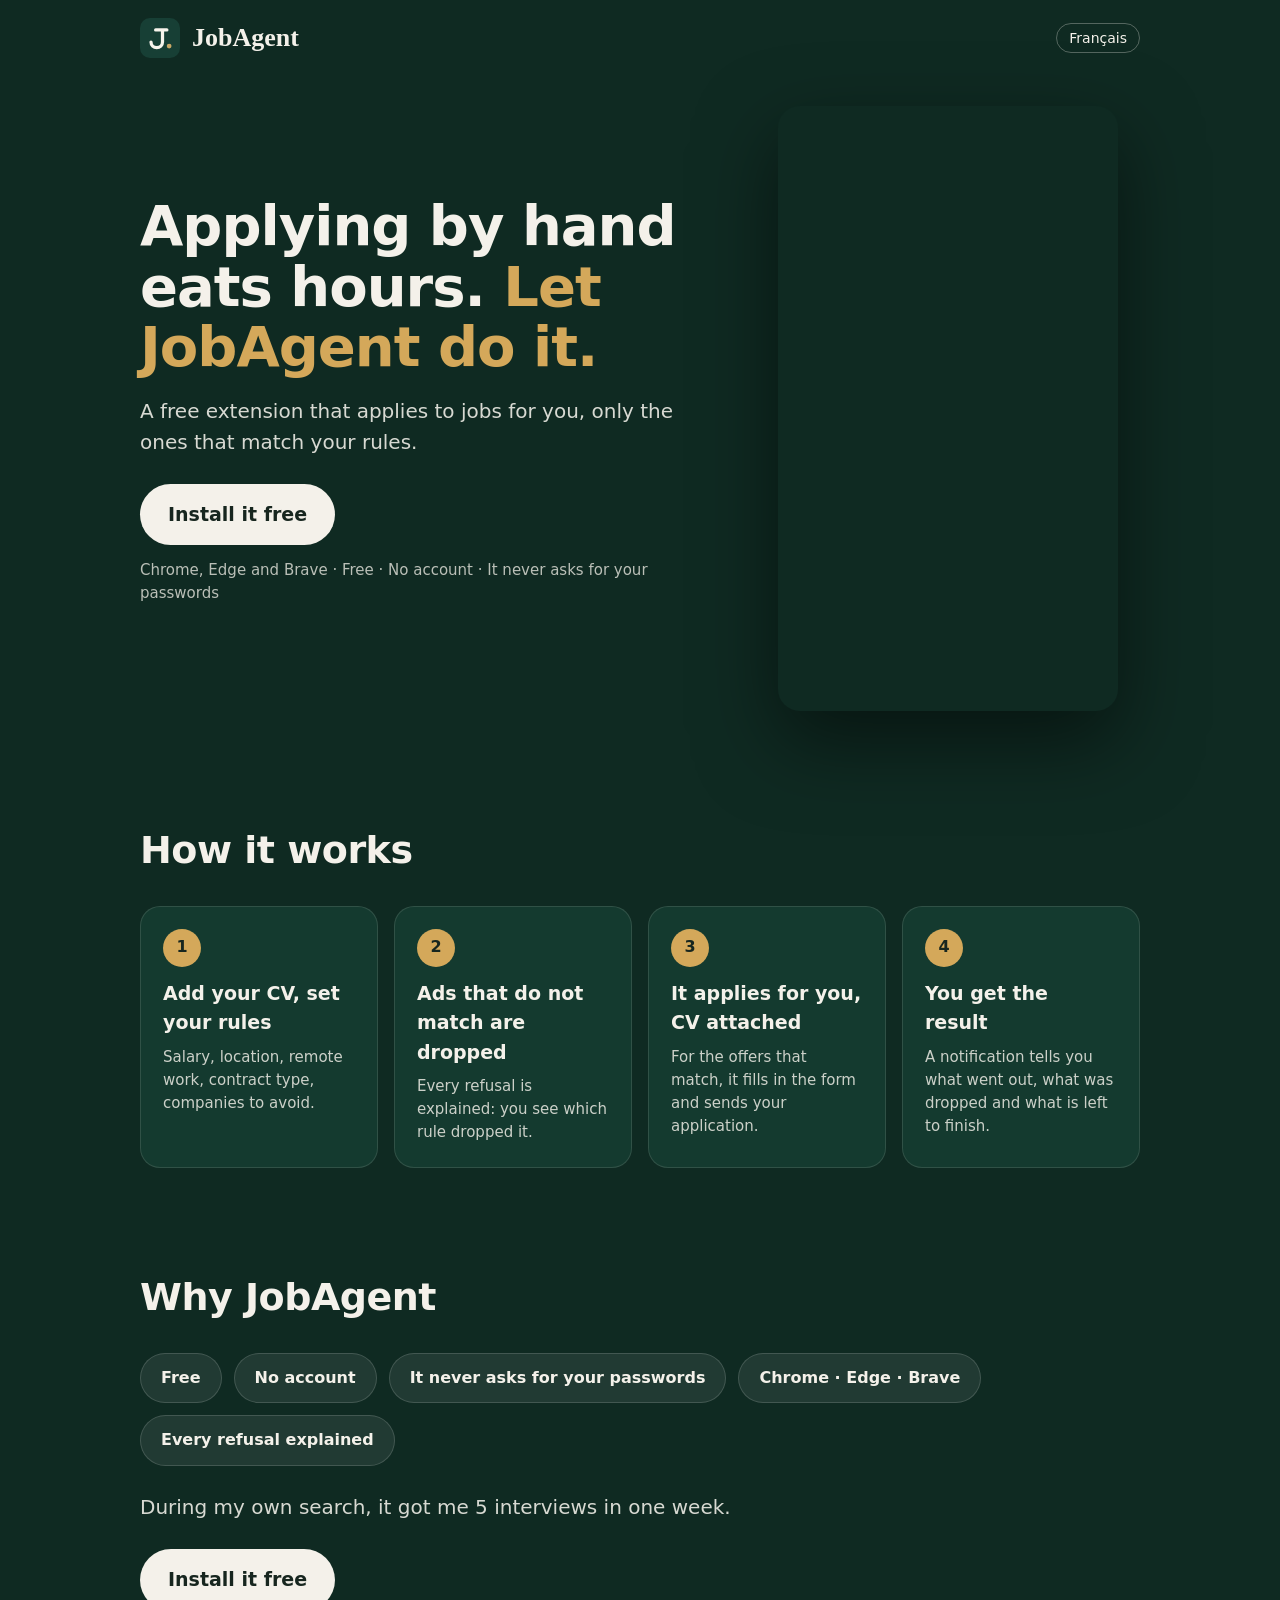
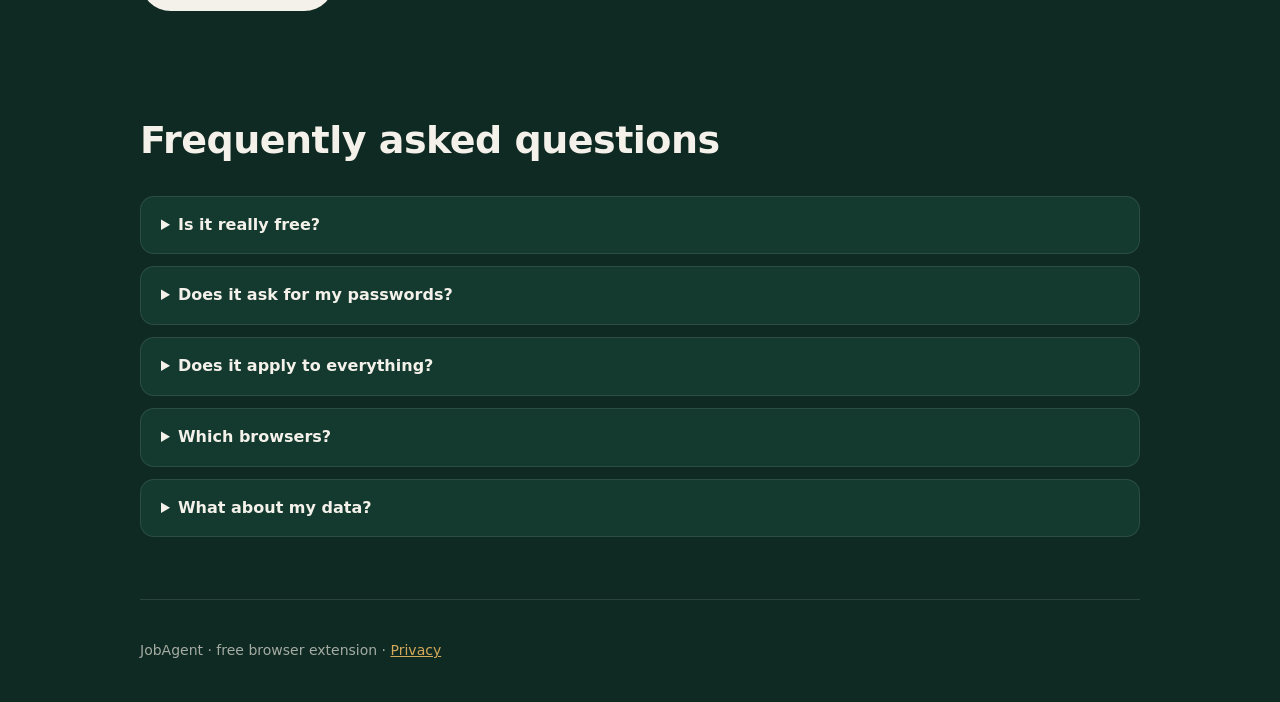
==== en.html @ ddf5c4d9 "Add files via upload" ====
<!doctype html>
<html lang="en"><head><meta charset="utf-8"><meta name="viewport" content="width=device-width,initial-scale=1">
<title>JobAgent: the free browser extension that applies to jobs for you</title>
<meta name="description" content="JobAgent is a free browser extension (Chrome, Edge, Brave) that applies to jobs for you: add your CV and your rules, it drops the ads that do not match with the reason, fills in the forms and sends your CV. Free, no account.">
<link rel="canonical" href="https://yousseftalibi.github.io/jobagent/en.html">
<link rel="alternate" hreflang="fr" href="https://yousseftalibi.github.io/jobagent/"><link rel="alternate" hreflang="en" href="https://yousseftalibi.github.io/jobagent/en.html">
<meta property="og:title" content="JobAgent: the free browser extension that applies to jobs for you"><meta property="og:description" content="JobAgent is a free browser extension (Chrome, Edge, Brave) that applies to jobs for you: add your CV and your rules, it drops the ads that do not match with the reason, fills in the forms and sends your CV. Free, no account."><meta property="og:type" content="website"><meta property="og:url" content="https://yousseftalibi.github.io/jobagent/en.html">
<meta property="og:image" content="https://i.ytimg.com/vi/vRo4qfnlpAw/hq2.jpg">
<link rel="stylesheet" href="style.css">
<script type="application/ld+json">{"@context": "https://schema.org", "@type": "SoftwareApplication", "name": "JobAgent", "applicationCategory": "BrowserApplication", "operatingSystem": "Chrome, Edge, Brave", "offers": {"@type": "Offer", "price": "0", "priceCurrency": "EUR"}, "description": "JobAgent is a free browser extension (Chrome, Edge, Brave) that applies to jobs for you: add your CV and your rules, it drops the ads that do not match with the reason, fills in the forms and sends your CV. Free, no account.", "url": "https://chromewebstore.google.com/detail/jobagent/afgldafdipoljccddhphejfghkhoncnm"}</script></head>
<body><div class="wrap">
<header><nav><a class="brand" href="./"><svg viewBox="0 0 32 32"><rect width="32" height="32" rx="8" fill="#173F35"/><path d="M12.5 9.5h9M18 9.5v9.7a4.6 4.6 0 0 1-9.2 0" fill="none" stroke="#F7F4EC" stroke-width="2.6" stroke-linecap="round" stroke-linejoin="round"/><circle cx="23.3" cy="22.4" r="1.9" fill="#C9A766"/></svg>JobAgent</a><span class="lang"><a href="./">Français</a></span></nav></header>
<main>
<div class="hero"><div><h1>Applying by hand eats hours. <em>Let JobAgent do it.</em></h1><p class="lead">A free extension that applies to jobs for you, only the ones that match your rules.</p><a class="cta" href="https://chromewebstore.google.com/detail/jobagent/afgldafdipoljccddhphejfghkhoncnm">Install it free</a><p class="sub">Chrome, Edge and Brave · Free · No account · It never asks for your passwords</p></div>
<div class="video"><iframe src="https://www.youtube.com/embed/vRo4qfnlpAw" title="JobAgent" allow="accelerometer; autoplay; clipboard-write; encrypted-media; picture-in-picture" allowfullscreen loading="lazy"></iframe></div></div>
<section><h2>How it works</h2><div class="steps"><div class="step"><b>1</b><h3>Add your CV, set your rules</h3><p>Salary, location, remote work, contract type, companies to avoid.</p></div><div class="step"><b>2</b><h3>Ads that do not match are dropped</h3><p>Every refusal is explained: you see which rule dropped it.</p></div><div class="step"><b>3</b><h3>It applies for you, CV attached</h3><p>For the offers that match, it fills in the form and sends your application.</p></div><div class="step"><b>4</b><h3>You get the result</h3><p>A notification tells you what went out, what was dropped and what is left to finish.</p></div></div></section>
<section><h2>Why JobAgent</h2><div class="pills"><span class="pill">Free</span><span class="pill">No account</span><span class="pill">It never asks for your passwords</span><span class="pill">Chrome · Edge · Brave</span><span class="pill">Every refusal explained</span></div><p class="lead" style="margin-top:26px">During my own search, it got me 5 interviews in one week.</p><a class="cta" href="https://chromewebstore.google.com/detail/jobagent/afgldafdipoljccddhphejfghkhoncnm">Install it free</a></section>
<section class="faq"><h2>Frequently asked questions</h2><details><summary>Is it really free?</summary><p>Yes: free, no account to create and no credit card.</p></details><details><summary>Does it ask for my passwords?</summary><p>No, never. You sign in to your job sites yourself, in your own browser.</p></details><details><summary>Does it apply to everything?</summary><p>No. It only applies to the offers that fit the rules you wrote, and it tells you why it dropped the others.</p></details><details><summary>Which browsers?</summary><p>Chrome, Edge and Brave (Chromium-based browsers).</p></details><details><summary>What about my data?</summary><p>The full privacy policy is here: <a href="https://188-34-193-14.sslip.io/privacy">https://188-34-193-14.sslip.io/privacy</a></p></details></section>
</main>
<footer>JobAgent · free browser extension · <a href="https://188-34-193-14.sslip.io/privacy">Privacy</a></footer>
</div></body></html>
---- style.css ----
:root{--bg:#0f2a22;--bg2:#143a2f;--cream:#f4f1ea;--gold:#d4a85a;--ink:#17261f}
*{box-sizing:border-box}html{scroll-behavior:smooth}
body{margin:0;font-family:Inter,system-ui,-apple-system,"Segoe UI",Roboto,sans-serif;background:var(--bg);color:var(--cream);line-height:1.55}
a{color:var(--gold)}
.wrap{max-width:1040px;margin:0 auto;padding:0 20px}
header{padding:18px 0}
.brand{display:flex;align-items:center;gap:12px;font-family:Georgia,serif;font-weight:700;font-size:26px;color:var(--cream);text-decoration:none}
.brand svg{width:40px;height:40px}
nav{display:flex;justify-content:space-between;align-items:center}
.lang a{color:var(--cream);text-decoration:none;border:1px solid rgba(244,241,234,.3);padding:6px 12px;border-radius:20px;font-size:14px}
.hero{display:grid;grid-template-columns:1.2fr .8fr;gap:40px;align-items:center;padding:30px 0 60px}
h1{font-size:clamp(34px,5vw,56px);line-height:1.08;margin:0 0 18px;letter-spacing:-1px}
h1 em{color:var(--gold);font-style:normal}
.lead{font-size:20px;color:rgba(244,241,234,.88);margin:0 0 26px}
.cta{display:inline-block;background:var(--cream);color:var(--ink);font-weight:800;font-size:19px;padding:16px 28px;border-radius:40px;text-decoration:none}
.sub{margin-top:14px;font-size:15px;color:rgba(244,241,234,.75)}
.video{position:relative;width:100%;max-width:340px;margin:0 auto;aspect-ratio:9/16;border-radius:22px;overflow:hidden;box-shadow:0 30px 80px rgba(0,0,0,.5)}
.video iframe{position:absolute;inset:0;width:100%;height:100%;border:0}
section{padding:50px 0}
h2{font-size:clamp(26px,3.5vw,38px);margin:0 0 26px;letter-spacing:-.5px}
.steps{display:grid;grid-template-columns:repeat(4,1fr);gap:16px}
.step{background:var(--bg2);border:1px solid rgba(244,241,234,.12);border-radius:20px;padding:22px}
.step b{display:inline-grid;place-items:center;width:38px;height:38px;border-radius:50%;background:var(--gold);color:var(--ink);font-weight:900;margin-bottom:12px}
.step h3{margin:0 0 8px;font-size:19px}.step p{margin:0;color:rgba(244,241,234,.82);font-size:15px}
.pills{display:flex;flex-wrap:wrap;gap:12px}
.pill{background:rgba(255,255,255,.08);border:1px solid rgba(255,255,255,.15);padding:12px 20px;border-radius:30px;font-weight:700}
.faq details{background:var(--bg2);border-radius:14px;padding:16px 20px;margin-bottom:12px;border:1px solid rgba(244,241,234,.1)}
.faq summary{cursor:pointer;font-weight:700}
.faq p{margin:12px 0 0;color:rgba(244,241,234,.85)}
footer{padding:40px 0;color:rgba(244,241,234,.65);font-size:14px;border-top:1px solid rgba(244,241,234,.12)}
@media(max-width:820px){.hero{grid-template-columns:1fr}.steps{grid-template-columns:1fr 1fr}.video{order:-1}}
@media(max-width:520px){.steps{grid-template-columns:1fr}}
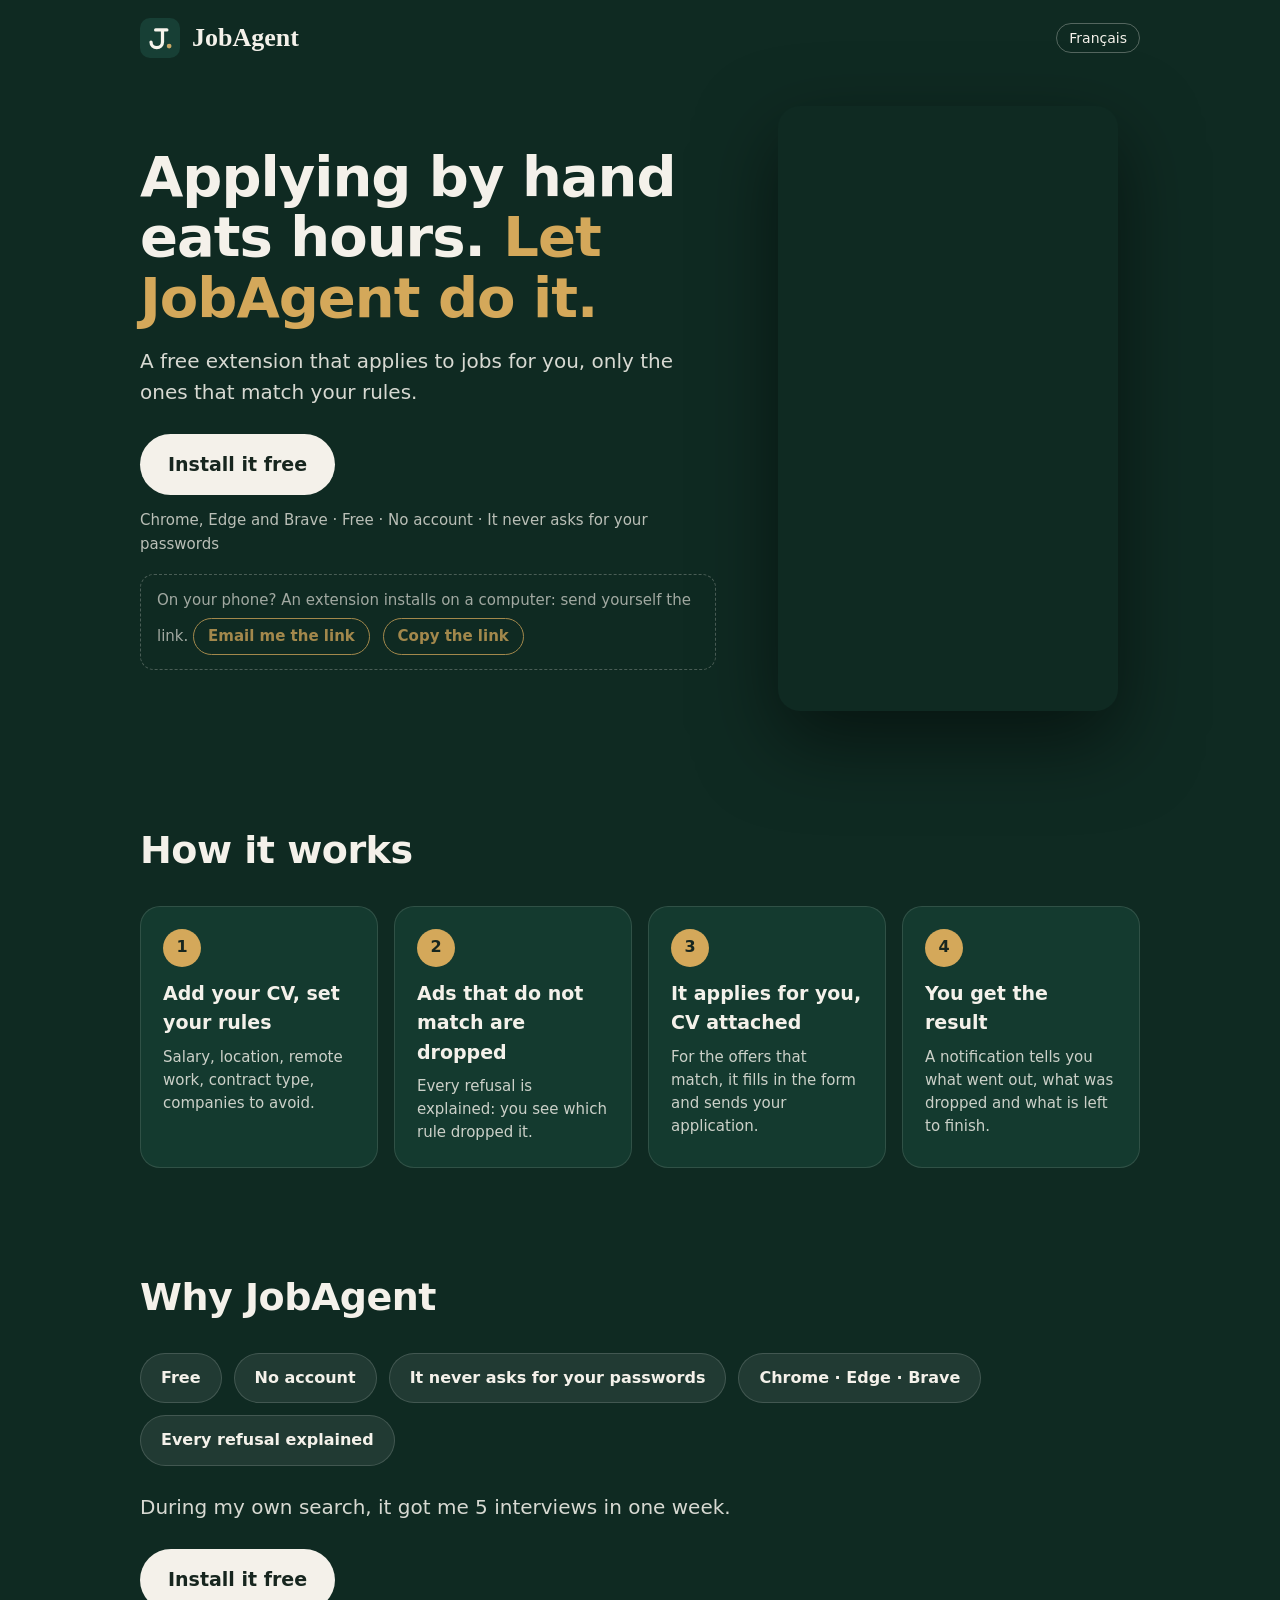
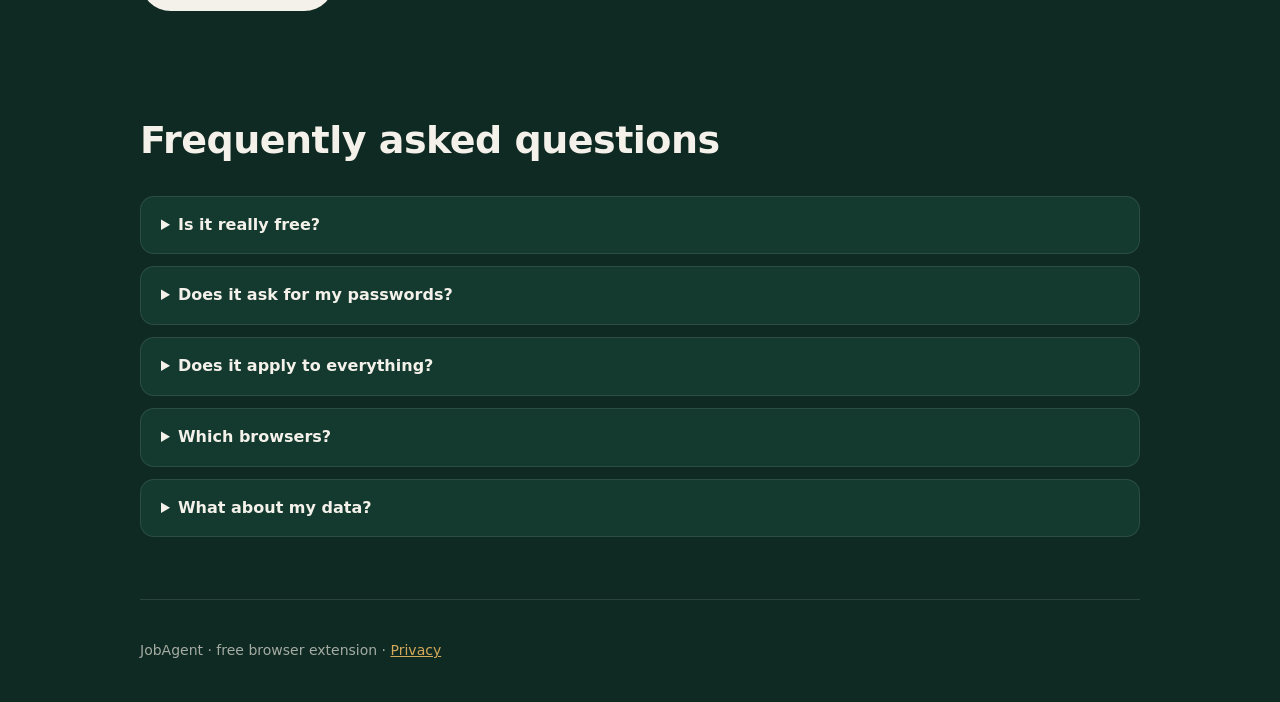
==== commit caef3493: "Add files via upload" ====
--- a/en.html
+++ b/en.html
@@ -11,11 +11,12 @@
 <body><div class="wrap">
 <header><nav><a class="brand" href="./"><svg viewBox="0 0 32 32"><rect width="32" height="32" rx="8" fill="#173F35"/><path d="M12.5 9.5h9M18 9.5v9.7a4.6 4.6 0 0 1-9.2 0" fill="none" stroke="#F7F4EC" stroke-width="2.6" stroke-linecap="round" stroke-linejoin="round"/><circle cx="23.3" cy="22.4" r="1.9" fill="#C9A766"/></svg>JobAgent</a><span class="lang"><a href="./">Français</a></span></nav></header>
 <main>
-<div class="hero"><div><h1>Applying by hand eats hours. <em>Let JobAgent do it.</em></h1><p class="lead">A free extension that applies to jobs for you, only the ones that match your rules.</p><a class="cta" href="https://chromewebstore.google.com/detail/jobagent/afgldafdipoljccddhphejfghkhoncnm">Install it free</a><p class="sub">Chrome, Edge and Brave · Free · No account · It never asks for your passwords</p></div>
+<div class="hero"><div><h1>Applying by hand eats hours. <em>Let JobAgent do it.</em></h1><p class="lead">A free extension that applies to jobs for you, only the ones that match your rules.</p><a class="cta" href="https://chromewebstore.google.com/detail/jobagent/afgldafdipoljccddhphejfghkhoncnm">Install it free</a><p class="sub">Chrome, Edge and Brave · Free · No account · It never asks for your passwords</p>
+<div class="mob"><span>On your phone? An extension installs on a computer: send yourself the link.</span> <a class="mini" href="mailto:?subject=JobAgent%3A%20free%20extension%20that%20applies%20to%20jobs&body=Install%20JobAgent%20on%20your%20computer%20%28Chrome%2C%20Edge%20or%20Brave%29%3A%20https%3A//chromewebstore.google.com/detail/jobagent/afgldafdipoljccddhphejfghkhoncnm">Email me the link</a> <button class="mini" type="button" data-url="https://chromewebstore.google.com/detail/jobagent/afgldafdipoljccddhphejfghkhoncnm" data-ok="Link copied ✓">Copy the link</button></div></div>
 <div class="video"><iframe src="https://www.youtube.com/embed/vRo4qfnlpAw" title="JobAgent" allow="accelerometer; autoplay; clipboard-write; encrypted-media; picture-in-picture" allowfullscreen loading="lazy"></iframe></div></div>
 <section><h2>How it works</h2><div class="steps"><div class="step"><b>1</b><h3>Add your CV, set your rules</h3><p>Salary, location, remote work, contract type, companies to avoid.</p></div><div class="step"><b>2</b><h3>Ads that do not match are dropped</h3><p>Every refusal is explained: you see which rule dropped it.</p></div><div class="step"><b>3</b><h3>It applies for you, CV attached</h3><p>For the offers that match, it fills in the form and sends your application.</p></div><div class="step"><b>4</b><h3>You get the result</h3><p>A notification tells you what went out, what was dropped and what is left to finish.</p></div></div></section>
 <section><h2>Why JobAgent</h2><div class="pills"><span class="pill">Free</span><span class="pill">No account</span><span class="pill">It never asks for your passwords</span><span class="pill">Chrome · Edge · Brave</span><span class="pill">Every refusal explained</span></div><p class="lead" style="margin-top:26px">During my own search, it got me 5 interviews in one week.</p><a class="cta" href="https://chromewebstore.google.com/detail/jobagent/afgldafdipoljccddhphejfghkhoncnm">Install it free</a></section>
 <section class="faq"><h2>Frequently asked questions</h2><details><summary>Is it really free?</summary><p>Yes: free, no account to create and no credit card.</p></details><details><summary>Does it ask for my passwords?</summary><p>No, never. You sign in to your job sites yourself, in your own browser.</p></details><details><summary>Does it apply to everything?</summary><p>No. It only applies to the offers that fit the rules you wrote, and it tells you why it dropped the others.</p></details><details><summary>Which browsers?</summary><p>Chrome, Edge and Brave (Chromium-based browsers).</p></details><details><summary>What about my data?</summary><p>The full privacy policy is here: <a href="https://188-34-193-14.sslip.io/privacy">https://188-34-193-14.sslip.io/privacy</a></p></details></section>
 </main>
 <footer>JobAgent · free browser extension · <a href="https://188-34-193-14.sslip.io/privacy">Privacy</a></footer>
-</div></body></html>+</div><script>document.querySelectorAll('button[data-url]').forEach(function(b){b.addEventListener('click',function(){var u=b.getAttribute('data-url');(navigator.clipboard?navigator.clipboard.writeText(u):Promise.reject()).then(function(){b.textContent=b.getAttribute('data-ok')},function(){window.prompt('link',u)})})})</script></body></html>
--- a/style.css
+++ b/style.css
@@ -1,32 +1,36 @@
-:root{--bg:#0f2a22;--bg2:#143a2f;--cream:#f4f1ea;--gold:#d4a85a;--ink:#17261f}
-*{box-sizing:border-box}html{scroll-behavior:smooth}
-body{margin:0;font-family:Inter,system-ui,-apple-system,"Segoe UI",Roboto,sans-serif;background:var(--bg);color:var(--cream);line-height:1.55}
-a{color:var(--gold)}
-.wrap{max-width:1040px;margin:0 auto;padding:0 20px}
-header{padding:18px 0}
-.brand{display:flex;align-items:center;gap:12px;font-family:Georgia,serif;font-weight:700;font-size:26px;color:var(--cream);text-decoration:none}
-.brand svg{width:40px;height:40px}
-nav{display:flex;justify-content:space-between;align-items:center}
-.lang a{color:var(--cream);text-decoration:none;border:1px solid rgba(244,241,234,.3);padding:6px 12px;border-radius:20px;font-size:14px}
-.hero{display:grid;grid-template-columns:1.2fr .8fr;gap:40px;align-items:center;padding:30px 0 60px}
-h1{font-size:clamp(34px,5vw,56px);line-height:1.08;margin:0 0 18px;letter-spacing:-1px}
-h1 em{color:var(--gold);font-style:normal}
-.lead{font-size:20px;color:rgba(244,241,234,.88);margin:0 0 26px}
-.cta{display:inline-block;background:var(--cream);color:var(--ink);font-weight:800;font-size:19px;padding:16px 28px;border-radius:40px;text-decoration:none}
-.sub{margin-top:14px;font-size:15px;color:rgba(244,241,234,.75)}
-.video{position:relative;width:100%;max-width:340px;margin:0 auto;aspect-ratio:9/16;border-radius:22px;overflow:hidden;box-shadow:0 30px 80px rgba(0,0,0,.5)}
-.video iframe{position:absolute;inset:0;width:100%;height:100%;border:0}
-section{padding:50px 0}
-h2{font-size:clamp(26px,3.5vw,38px);margin:0 0 26px;letter-spacing:-.5px}
-.steps{display:grid;grid-template-columns:repeat(4,1fr);gap:16px}
-.step{background:var(--bg2);border:1px solid rgba(244,241,234,.12);border-radius:20px;padding:22px}
-.step b{display:inline-grid;place-items:center;width:38px;height:38px;border-radius:50%;background:var(--gold);color:var(--ink);font-weight:900;margin-bottom:12px}
-.step h3{margin:0 0 8px;font-size:19px}.step p{margin:0;color:rgba(244,241,234,.82);font-size:15px}
-.pills{display:flex;flex-wrap:wrap;gap:12px}
-.pill{background:rgba(255,255,255,.08);border:1px solid rgba(255,255,255,.15);padding:12px 20px;border-radius:30px;font-weight:700}
-.faq details{background:var(--bg2);border-radius:14px;padding:16px 20px;margin-bottom:12px;border:1px solid rgba(244,241,234,.1)}
-.faq summary{cursor:pointer;font-weight:700}
-.faq p{margin:12px 0 0;color:rgba(244,241,234,.85)}
-footer{padding:40px 0;color:rgba(244,241,234,.65);font-size:14px;border-top:1px solid rgba(244,241,234,.12)}
-@media(max-width:820px){.hero{grid-template-columns:1fr}.steps{grid-template-columns:1fr 1fr}.video{order:-1}}
-@media(max-width:520px){.steps{grid-template-columns:1fr}}
+:root{--bg:#0f2a22;--bg2:#143a2f;--cream:#f4f1ea;--gold:#d4a85a;--ink:#17261f}
+*{box-sizing:border-box}html{scroll-behavior:smooth}
+body{margin:0;font-family:Inter,system-ui,-apple-system,"Segoe UI",Roboto,sans-serif;background:var(--bg);color:var(--cream);line-height:1.55}
+a{color:var(--gold)}
+.wrap{max-width:1040px;margin:0 auto;padding:0 20px}
+header{padding:18px 0}
+.brand{display:flex;align-items:center;gap:12px;font-family:Georgia,serif;font-weight:700;font-size:26px;color:var(--cream);text-decoration:none}
+.brand svg{width:40px;height:40px}
+nav{display:flex;justify-content:space-between;align-items:center}
+.lang a{color:var(--cream);text-decoration:none;border:1px solid rgba(244,241,234,.3);padding:6px 12px;border-radius:20px;font-size:14px}
+.hero{display:grid;grid-template-columns:1.2fr .8fr;gap:40px;align-items:center;padding:30px 0 60px}
+h1{font-size:clamp(34px,5vw,56px);line-height:1.08;margin:0 0 18px;letter-spacing:-1px}
+h1 em{color:var(--gold);font-style:normal}
+.lead{font-size:20px;color:rgba(244,241,234,.88);margin:0 0 26px}
+.cta{display:inline-block;background:var(--cream);color:var(--ink);font-weight:800;font-size:19px;padding:16px 28px;border-radius:40px;text-decoration:none}
+.sub{margin-top:14px;font-size:15px;color:rgba(244,241,234,.75)}
+.video{position:relative;width:100%;max-width:340px;margin:0 auto;aspect-ratio:9/16;border-radius:22px;overflow:hidden;box-shadow:0 30px 80px rgba(0,0,0,.5)}
+.video iframe{position:absolute;inset:0;width:100%;height:100%;border:0}
+section{padding:50px 0}
+h2{font-size:clamp(26px,3.5vw,38px);margin:0 0 26px;letter-spacing:-.5px}
+.steps{display:grid;grid-template-columns:repeat(4,1fr);gap:16px}
+.step{background:var(--bg2);border:1px solid rgba(244,241,234,.12);border-radius:20px;padding:22px}
+.step b{display:inline-grid;place-items:center;width:38px;height:38px;border-radius:50%;background:var(--gold);color:var(--ink);font-weight:900;margin-bottom:12px}
+.step h3{margin:0 0 8px;font-size:19px}.step p{margin:0;color:rgba(244,241,234,.82);font-size:15px}
+.pills{display:flex;flex-wrap:wrap;gap:12px}
+.pill{background:rgba(255,255,255,.08);border:1px solid rgba(255,255,255,.15);padding:12px 20px;border-radius:30px;font-weight:700}
+.faq details{background:var(--bg2);border-radius:14px;padding:16px 20px;margin-bottom:12px;border:1px solid rgba(244,241,234,.1)}
+.faq summary{cursor:pointer;font-weight:700}
+.faq p{margin:12px 0 0;color:rgba(244,241,234,.85)}
+footer{padding:40px 0;color:rgba(244,241,234,.65);font-size:14px;border-top:1px solid rgba(244,241,234,.12)}
+@media(max-width:820px){.hero{grid-template-columns:1fr}.steps{grid-template-columns:1fr 1fr}.video{order:-1}}
+@media(max-width:520px){.steps{grid-template-columns:1fr}}
+
+.mob{margin-top:18px;padding:14px 16px;border:1px dashed rgba(244,241,234,.35);border-radius:14px;font-size:15px;color:rgba(244,241,234,.85)}
+.mini{display:inline-block;margin:6px 8px 0 0;background:transparent;color:var(--gold);border:1px solid var(--gold);border-radius:20px;padding:6px 14px;font:inherit;font-weight:700;text-decoration:none;cursor:pointer}
+@media(min-width:821px){.mob{opacity:.75}}
